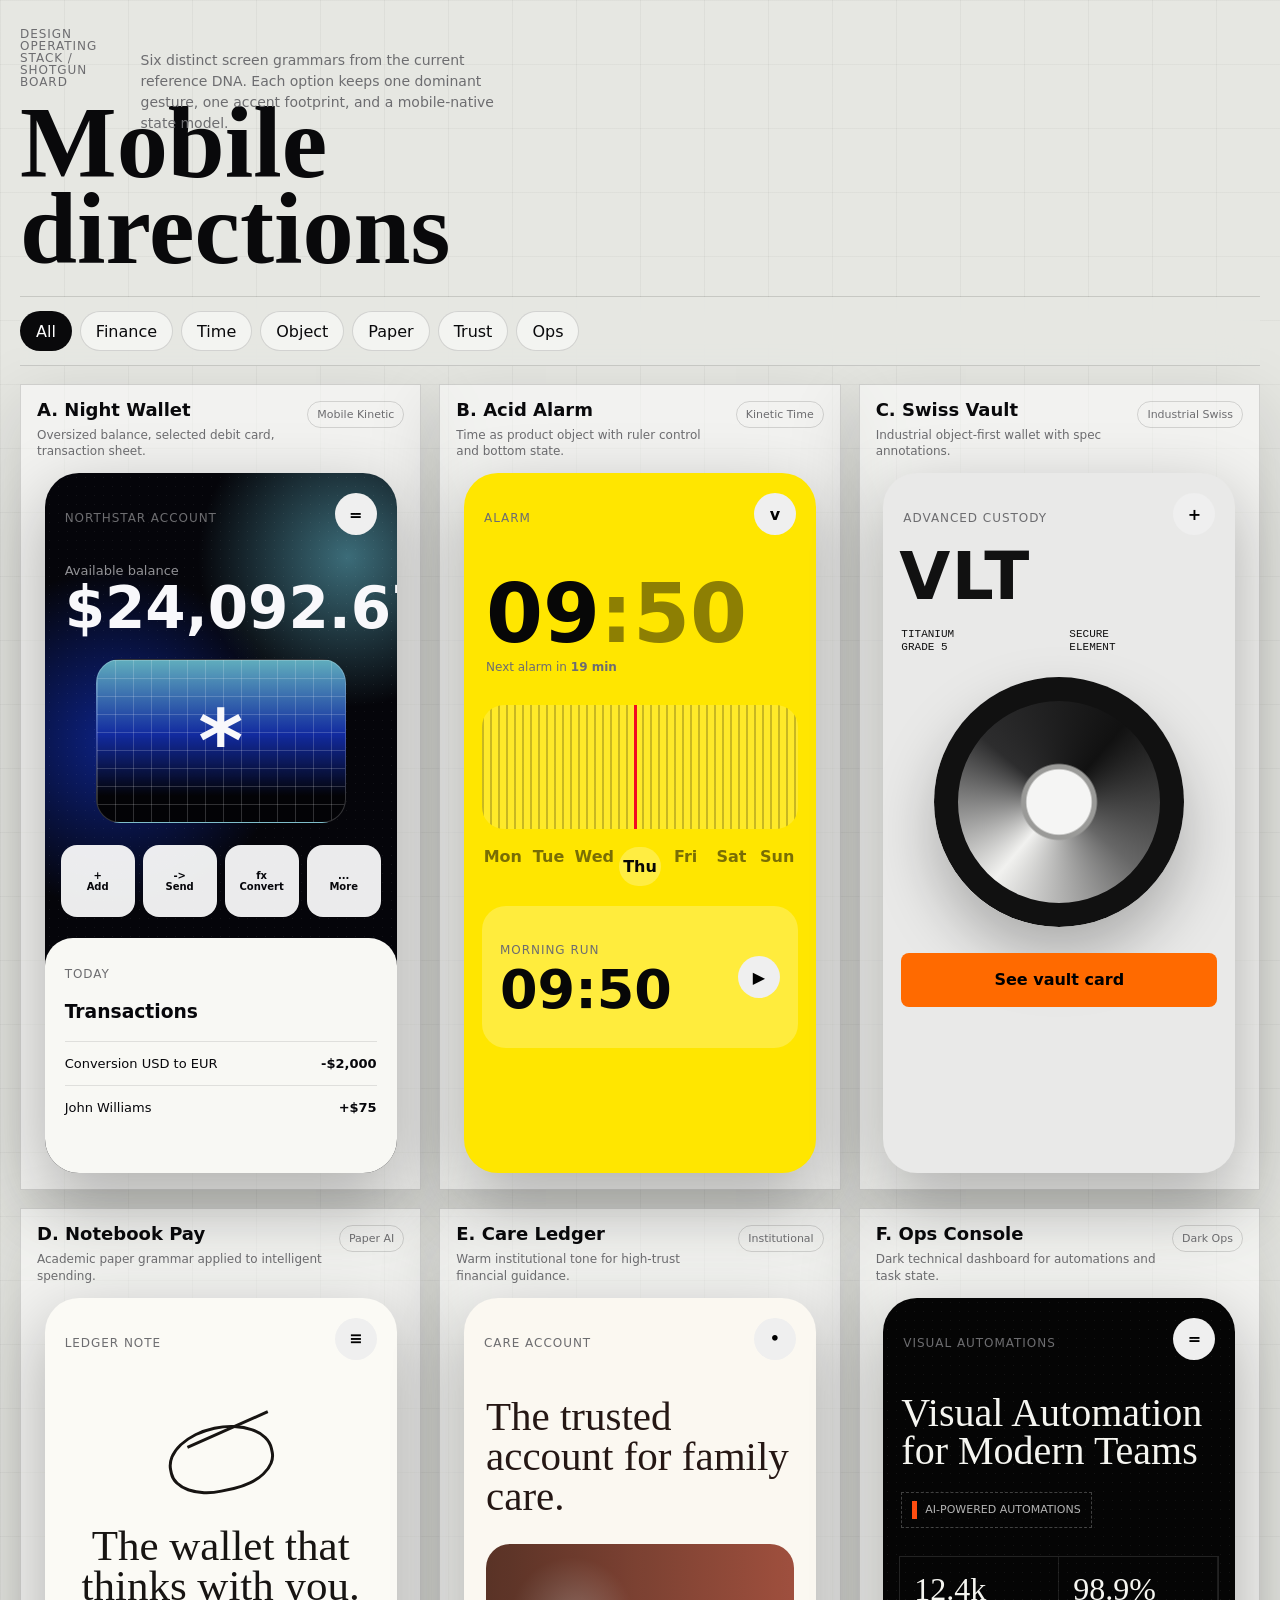
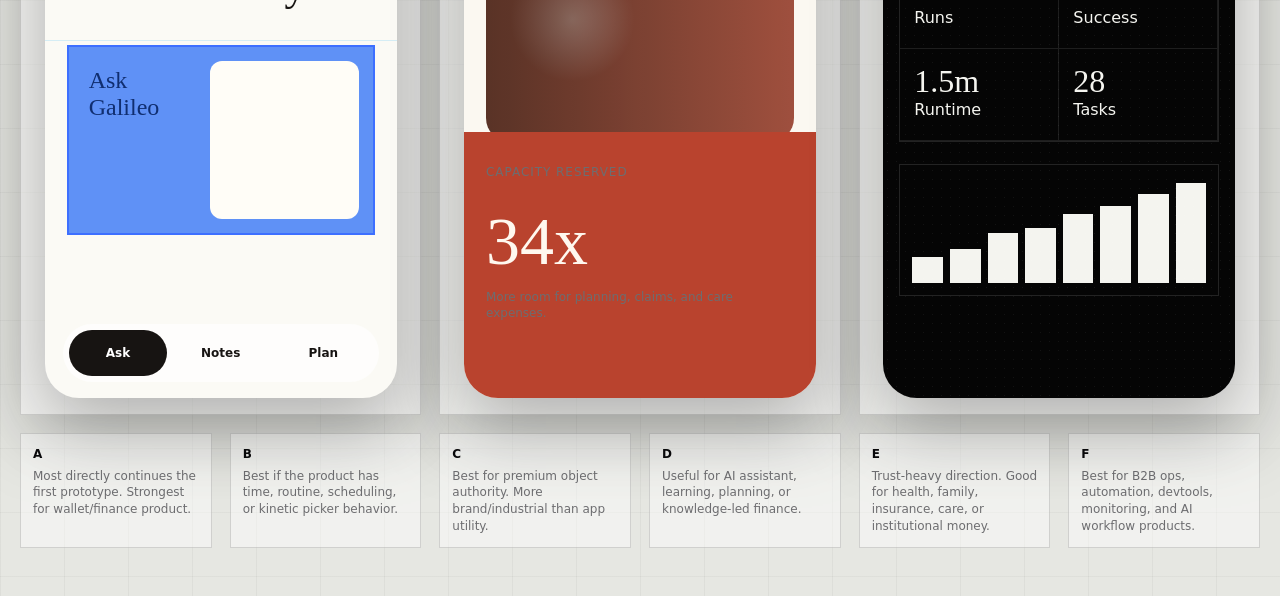
==== design-operating-stack/examples/mobile-shotgun-board/index.html @ 48b3ae4e "feat: add anonymized design operating stack" ====
<!doctype html>
<html lang="en">
  <head>
    <meta charset="utf-8">
    <meta name="viewport" content="width=device-width, initial-scale=1">
    <title>Design Operating Stack - Mobile Shotgun Board</title>
    <style>
      :root {
        --page: #e6e7e2;
        --ink: #09090b;
        --muted: #6d6d70;
        --line: rgba(9, 9, 11, 0.14);
        --panel: rgba(255, 255, 255, 0.64);
        --shadow: 0 24px 70px rgba(20, 20, 24, 0.16);
        --radius: 24px;
        color-scheme: light;
        font-family:
          Inter, ui-sans-serif, system-ui, -apple-system, BlinkMacSystemFont,
          "Segoe UI", sans-serif;
      }

      * {
        box-sizing: border-box;
      }

      html,
      body {
        min-height: 100%;
      }

      body {
        margin: 0;
        background:
          linear-gradient(90deg, rgba(9, 9, 11, 0.04) 1px, transparent 1px),
          linear-gradient(rgba(9, 9, 11, 0.035) 1px, transparent 1px),
          var(--page);
        background-size: 64px 64px;
        color: var(--ink);
        overflow-x: clip;
      }

      button {
        font: inherit;
      }

      .board {
        width: min(1680px, calc(100% - 40px));
        margin: 0 auto;
        padding: 28px 0 48px;
      }

      .mast {
        min-height: 126px;
        display: grid;
        grid-template-columns: minmax(0, 1fr) auto;
        align-items: start;
        gap: 24px;
        border-bottom: 1px solid var(--line);
        padding-bottom: 24px;
      }

      .kicker {
        margin: 0 0 12px;
        color: var(--muted);
        font-size: 12px;
        line-height: 1;
        text-transform: uppercase;
        letter-spacing: 0.08em;
      }

      h1 {
        margin: 0;
        max-width: 12ch;
        font-family: Georgia, "Times New Roman", serif;
        font-size: clamp(48px, 8vw, 112px);
        line-height: 0.84;
        letter-spacing: 0;
      }

      .mast__meta {
        width: min(360px, 100%);
        padding-top: 8px;
        color: var(--muted);
        font-size: 14px;
        line-height: 1.5;
      }

      .controls {
        position: sticky;
        top: 0;
        z-index: 10;
        display: flex;
        gap: 8px;
        align-items: center;
        padding: 14px 0;
        background: color-mix(in oklab, var(--page) 86%, transparent);
        backdrop-filter: blur(18px);
        border-bottom: 1px solid var(--line);
        overflow-x: auto;
      }

      .controls {
        scrollbar-width: none;
      }

      .controls::-webkit-scrollbar {
        display: none;
      }

      .filter {
        min-height: 40px;
        border: 1px solid var(--line);
        border-radius: 999px;
        background: rgba(255, 255, 255, 0.52);
        color: var(--ink);
        padding: 0 15px;
        white-space: nowrap;
        cursor: pointer;
      }

      .filter.is-active {
        background: var(--ink);
        color: white;
      }

      .grid {
        display: grid;
        grid-template-columns: repeat(3, minmax(0, 1fr));
        gap: 18px;
        padding-top: 18px;
      }

      .variant {
        min-width: 0;
        border: 1px solid var(--line);
        background: rgba(255, 255, 255, 0.46);
        box-shadow: var(--shadow);
        padding: 16px;
        display: grid;
        grid-template-rows: auto 1fr;
        gap: 14px;
      }

      .variant__head {
        display: flex;
        justify-content: space-between;
        gap: 16px;
        min-width: 0;
      }

      .variant h2 {
        margin: 0;
        font-size: 18px;
        line-height: 1;
      }

      .variant p {
        margin: 8px 0 0;
        color: var(--muted);
        font-size: 12px;
        line-height: 1.35;
      }

      .tag {
        align-self: start;
        border: 1px solid var(--line);
        border-radius: 999px;
        padding: 6px 9px;
        color: var(--muted);
        font-size: 11px;
        white-space: nowrap;
      }

      .phone {
        width: min(100%, 352px);
        min-height: 700px;
        margin: 0 auto;
        border-radius: 34px;
        overflow: hidden;
        position: relative;
        isolation: isolate;
        box-shadow: 0 24px 70px rgba(0, 0, 0, 0.28);
      }

      .phone button {
        cursor: pointer;
        -webkit-tap-highlight-color: transparent;
      }

      .phone button:focus-visible {
        outline: 3px solid currentColor;
        outline-offset: 3px;
      }

      .phone button:active {
        transform: translateY(1px) scale(0.99);
      }

      .mini-top {
        display: flex;
        justify-content: space-between;
        align-items: center;
        gap: 12px;
        padding: 20px 20px 0;
      }

      .mini-label {
        margin: 0;
        font-size: 10px;
        line-height: 1;
        letter-spacing: 0.08em;
        text-transform: uppercase;
      }

      .round {
        width: 42px;
        height: 42px;
        border: 0;
        border-radius: 999px;
        display: grid;
        place-items: center;
        font-weight: 900;
      }

      .bottom-action {
        position: absolute;
        left: 18px;
        right: 18px;
        bottom: 16px;
        min-height: 58px;
        border-radius: 999px;
        display: grid;
        grid-template-columns: repeat(3, minmax(0, 1fr));
        align-items: center;
        padding: 6px;
        gap: 4px;
      }

      .bottom-action button {
        min-height: 46px;
        border: 0;
        border-radius: 999px;
        background: transparent;
        color: inherit;
        font-size: 12px;
        font-weight: 800;
      }

      .bottom-action .active {
        background: currentColor;
      }

      .bottom-action .active span {
        color: var(--active-ink, white);
      }

      .a-finance {
        color: #f8f8fb;
        background:
          radial-gradient(circle at 86% 12%, rgba(126, 233, 255, 0.45), transparent 150px),
          radial-gradient(circle at 20% 38%, rgba(20, 63, 255, 0.5), transparent 170px),
          #05050a;
      }

      .a-finance::before,
      .f-ops::before {
        content: "";
        position: absolute;
        inset: 0;
        background-image: radial-gradient(rgba(255, 255, 255, 0.24) 0.8px, transparent 0.8px);
        background-size: 9px 9px;
        opacity: 0.24;
        pointer-events: none;
      }

      .balance {
        padding: 28px 20px 0;
      }

      .balance small {
        display: block;
        color: rgba(248, 248, 251, 0.58);
        font-size: 13px;
      }

      .balance strong {
        display: block;
        margin-top: 4px;
        font-size: 58px;
        line-height: 0.9;
        letter-spacing: 0;
        font-variant-numeric: tabular-nums;
      }

      .glass-card {
        position: relative;
        width: 250px;
        height: 164px;
        margin: 24px auto 0;
        border: 1px solid rgba(255, 255, 255, 0.2);
        border-radius: 24px;
        background:
          linear-gradient(180deg, rgba(126, 233, 255, 0.72), rgba(18, 52, 214, 0.72) 46%, #030306 84%),
          #111;
        overflow: hidden;
      }

      .glass-card::before {
        content: "";
        position: absolute;
        inset: 0;
        background-image:
          linear-gradient(rgba(255, 255, 255, 0.18) 1px, transparent 1px),
          linear-gradient(90deg, rgba(255, 255, 255, 0.18) 1px, transparent 1px);
        background-size: 18px 18px;
      }

      .glass-card b {
        position: absolute;
        inset: 0;
        display: grid;
        place-items: center;
        font-size: 86px;
      }

      .quick {
        display: grid;
        grid-template-columns: repeat(4, minmax(0, 1fr));
        gap: 8px;
        padding: 22px 16px 0;
      }

      .quick button {
        min-height: 72px;
        border: 0;
        border-radius: 16px;
        background: rgba(255, 255, 255, 0.92);
        color: #07070b;
        font-size: 10px;
        font-weight: 850;
      }

      .sheet {
        position: absolute;
        left: 0;
        right: 0;
        bottom: 0;
        height: 235px;
        border-radius: 28px 28px 0 0;
        background: #f8f8f4;
        color: #07070b;
        padding: 20px;
      }

      .tx {
        display: flex;
        justify-content: space-between;
        gap: 12px;
        border-top: 1px solid rgba(7, 7, 11, 0.1);
        padding-top: 14px;
        margin-top: 14px;
        font-size: 13px;
      }

      .b-alarm {
        background: #ffe600;
        color: #070707;
      }

      .time {
        padding: 42px 22px 0;
      }

      .time strong {
        display: block;
        font-size: 82px;
        line-height: 0.9;
        letter-spacing: 0;
        font-weight: 720;
      }

      .time span {
        color: rgba(7, 7, 7, 0.46);
      }

      .ruler {
        height: 124px;
        margin: 30px 18px 0;
        border-radius: 22px;
        background:
          linear-gradient(90deg, transparent 0 48%, #f20c22 48% 49%, transparent 49%),
          repeating-linear-gradient(90deg, rgba(7, 7, 7, 0.22) 0 2px, transparent 2px 8px),
          rgba(255, 255, 255, 0.16);
      }

      .day-strip {
        display: grid;
        grid-template-columns: repeat(7, minmax(0, 1fr));
        gap: 4px;
        padding: 18px 18px 0;
        color: rgba(7, 7, 7, 0.54);
        font-weight: 700;
        text-align: center;
      }

      .day-strip b {
        color: #070707;
        background: rgba(255, 255, 255, 0.26);
        border-radius: 999px;
        padding: 10px 0;
      }

      .alarm-card {
        margin: 20px 18px 0;
        min-height: 142px;
        border-radius: 24px;
        background: rgba(255, 255, 255, 0.24);
        display: grid;
        grid-template-columns: 1fr auto;
        align-items: center;
        padding: 18px;
      }

      .alarm-card strong {
        font-size: 54px;
        font-variant-numeric: tabular-nums;
      }

      .c-swiss {
        background: #e9e9e8;
        color: #111;
      }

      .swiss-mark {
        padding: 18px 16px 0;
        font-size: 66px;
        line-height: 0.74;
        font-weight: 900;
        letter-spacing: 0.02em;
      }

      .spec-row {
        display: grid;
        grid-template-columns: 1fr 1fr;
        gap: 20px;
        padding: 26px 18px 0;
        font-family: "Courier New", monospace;
        font-size: 11px;
        line-height: 1.2;
        text-transform: uppercase;
      }

      .object-disc {
        width: 250px;
        height: 250px;
        margin: 22px auto 0;
        border-radius: 50%;
        background:
          radial-gradient(circle at 50% 50%, #f5f5f4 0 18%, #9a9a98 19% 21%, transparent 22%),
          conic-gradient(from 40deg, #111, #676767, #f1f1ef, #2d2d2e, #111);
        box-shadow: inset 0 0 0 24px #111, 0 30px 60px rgba(0, 0, 0, 0.26);
      }

      .swiss-cta {
        margin: 26px 18px 0;
        min-height: 54px;
        border: 0;
        border-radius: 8px;
        background: #ff6a00;
        width: calc(100% - 36px);
        font-weight: 850;
      }

      .d-paper {
        background:
          linear-gradient(#d5edf5 1px, transparent 1px) 0 342px / 100% 22px no-repeat,
          #fbfaf5;
        color: #171412;
      }

      .paper-hero {
        padding: 36px 24px 0;
        text-align: center;
      }

      .paper-hero h3 {
        margin: 18px 0 0;
        font-family: Georgia, "Times New Roman", serif;
        font-size: 43px;
        line-height: 0.94;
        font-weight: 500;
      }

      .doodle {
        width: 142px;
        height: 112px;
        margin: 0 auto;
        position: relative;
      }

      .doodle::before,
      .doodle::after {
        content: "";
        position: absolute;
        border: 3px solid #171412;
      }

      .doodle::before {
        inset: 30px 18px 16px;
        border-radius: 50% 50% 44% 44%;
        transform: rotate(-12deg);
      }

      .doodle::after {
        width: 88px;
        height: 2px;
        left: 34px;
        top: 32px;
        border-width: 3px 0 0;
        transform: rotate(-24deg);
      }

      .note-panel {
        margin: 38px 22px 0;
        min-height: 190px;
        background: #5f91f6;
        color: #102e70;
        border: 2px solid #3d6fff;
        display: grid;
        grid-template-columns: 0.72fr 1fr;
      }

      .note-panel div:first-child {
        padding: 20px;
        font-family: Georgia, "Times New Roman", serif;
        font-size: 24px;
      }

      .note-panel div:last-child {
        margin: 14px;
        border-radius: 12px;
        background: #fffdf7;
      }

      .e-care {
        background: #fbf8f1;
        color: #251714;
      }

      .care-head {
        padding: 36px 22px 0;
      }

      .care-head h3 {
        margin: 0;
        font-family: Georgia, "Times New Roman", serif;
        font-size: 41px;
        line-height: 0.98;
        font-weight: 500;
      }

      .care-media {
        margin: 28px 22px 0;
        min-height: 198px;
        border-radius: 24px;
        background:
          linear-gradient(90deg, rgba(69, 39, 26, 0.72), rgba(187, 78, 55, 0.38)),
          radial-gradient(circle at 28% 38%, rgba(255, 255, 255, 0.65), transparent 62px),
          #9c4d3b;
        filter: saturate(0.88);
      }

      .stat-flood {
        position: absolute;
        left: 0;
        right: 0;
        bottom: 0;
        height: 266px;
        background: #b9432e;
        color: #fff8ef;
        padding: 24px 22px;
      }

      .stat-flood strong {
        display: block;
        margin-top: 22px;
        font-family: Georgia, "Times New Roman", serif;
        font-size: 68px;
        font-weight: 400;
      }

      .f-ops {
        background: #050505;
        color: #f5f5f0;
      }

      .ops-title {
        padding: 34px 18px 0;
        font-family: Georgia, "Times New Roman", serif;
        font-size: 40px;
        line-height: 0.95;
      }

      .ops-chip {
        display: inline-flex;
        gap: 8px;
        align-items: center;
        margin: 22px 18px 0;
        border: 1px dashed rgba(255, 255, 255, 0.24);
        padding: 8px 10px;
        color: rgba(255, 255, 255, 0.7);
        font-size: 11px;
        text-transform: uppercase;
      }

      .ops-chip::before {
        content: "";
        width: 5px;
        height: 18px;
        background: #ff4d10;
      }

      .ops-grid {
        margin: 28px 16px 0;
        border: 1px solid rgba(255, 255, 255, 0.12);
        display: grid;
        grid-template-columns: 1fr 1fr;
      }

      .ops-grid div {
        min-height: 92px;
        border-right: 1px solid rgba(255, 255, 255, 0.1);
        border-bottom: 1px solid rgba(255, 255, 255, 0.1);
        padding: 14px;
      }

      .ops-grid strong {
        display: block;
        font-family: Georgia, "Times New Roman", serif;
        font-size: 32px;
        font-weight: 400;
      }

      .bars {
        margin: 22px 16px 0;
        height: 132px;
        display: flex;
        align-items: end;
        gap: 7px;
        padding: 12px;
        border: 1px solid rgba(255, 255, 255, 0.12);
      }

      .bars span {
        flex: 1;
        background: #f4f4ef;
        min-height: 18px;
      }

      .bars span:nth-child(1) { height: 24%; }
      .bars span:nth-child(2) { height: 32%; }
      .bars span:nth-child(3) { height: 47%; }
      .bars span:nth-child(4) { height: 52%; }
      .bars span:nth-child(5) { height: 65%; }
      .bars span:nth-child(6) { height: 72%; }
      .bars span:nth-child(7) { height: 84%; }
      .bars span:nth-child(8) { height: 94%; }

      .notes {
        display: grid;
        grid-template-columns: repeat(6, minmax(0, 1fr));
        gap: 18px;
        padding-top: 18px;
      }

      .note {
        border: 1px solid var(--line);
        background: rgba(255, 255, 255, 0.42);
        padding: 12px;
        font-size: 12px;
        line-height: 1.4;
        color: var(--muted);
      }

      .note b {
        display: block;
        color: var(--ink);
        margin-bottom: 5px;
      }

      @media (max-width: 1180px) {
        .grid {
          grid-template-columns: repeat(2, minmax(0, 1fr));
        }

        .notes {
          grid-template-columns: repeat(3, minmax(0, 1fr));
        }
      }

      @media (max-width: 760px) {
        .board {
          width: min(100% - 24px, 460px);
          padding-top: 18px;
        }

        .mast {
          grid-template-columns: 1fr;
        }

        .mast__meta {
          width: 100%;
          overflow-wrap: anywhere;
        }

        .grid {
          grid-template-columns: 1fr;
        }

        .notes {
          grid-template-columns: 1fr;
        }

        .variant {
          padding: 12px;
        }

        .phone {
          width: 100%;
          max-width: 320px;
          min-height: 640px;
        }

        .balance strong {
          font-size: 50px;
        }

        .time strong {
          font-size: 72px;
        }

        .glass-card {
          width: 230px;
          height: 150px;
        }

        .object-disc {
          width: 220px;
          height: 220px;
        }
      }
    </style>
  </head>
  <body>
    <main class="board">
      <header class="mast">
        <div>
          <p class="kicker">Design Operating Stack / Shotgun Board</p>
          <h1>Mobile directions</h1>
        </div>
        <p class="mast__meta">
          Six distinct screen grammars from the current reference DNA. Each option
          keeps one dominant gesture, one accent footprint, and a mobile-native
          state model.
        </p>
      </header>

      <nav class="controls" aria-label="Variant filters">
        <button class="filter is-active" data-filter="all">All</button>
        <button class="filter" data-filter="finance">Finance</button>
        <button class="filter" data-filter="time">Time</button>
        <button class="filter" data-filter="object">Object</button>
        <button class="filter" data-filter="paper">Paper</button>
        <button class="filter" data-filter="trust">Trust</button>
        <button class="filter" data-filter="ops">Ops</button>
      </nav>

      <section class="grid" aria-label="Design variants">
        <article class="variant" data-kind="finance">
          <div class="variant__head">
            <div>
              <h2>A. Night Wallet</h2>
              <p>Oversized balance, selected debit card, transaction sheet.</p>
            </div>
            <span class="tag">Mobile Kinetic</span>
          </div>
          <div class="phone a-finance">
            <div class="mini-top">
              <p class="mini-label">Northstar account</p>
              <button class="round" aria-label="Open menu">=</button>
            </div>
            <div class="balance">
              <small>Available balance</small>
              <strong>$24,092<span>.67</span></strong>
            </div>
            <div class="glass-card"><b>*</b></div>
            <div class="quick">
              <button>+<br>Add</button>
              <button>-><br>Send</button>
              <button>fx<br>Convert</button>
              <button>...<br>More</button>
            </div>
            <div class="sheet">
              <p class="mini-label">Today</p>
              <h3>Transactions</h3>
              <div class="tx"><span>Conversion USD to EUR</span><strong>-$2,000</strong></div>
              <div class="tx"><span>John Williams</span><strong>+$75</strong></div>
            </div>
          </div>
        </article>

        <article class="variant" data-kind="time">
          <div class="variant__head">
            <div>
              <h2>B. Acid Alarm</h2>
              <p>Time as product object with ruler control and bottom state.</p>
            </div>
            <span class="tag">Kinetic Time</span>
          </div>
          <div class="phone b-alarm">
            <div class="mini-top">
              <p class="mini-label">Alarm</p>
              <button class="round" aria-label="Collapse alarm">v</button>
            </div>
            <div class="time">
              <strong>09<span>:50</span></strong>
              <p>Next alarm in <b>19 min</b></p>
            </div>
            <div class="ruler" aria-hidden="true"></div>
            <div class="day-strip"><span>Mon</span><span>Tue</span><span>Wed</span><b>Thu</b><span>Fri</span><span>Sat</span><span>Sun</span></div>
            <div class="alarm-card">
              <div>
                <p class="mini-label">Morning Run</p>
                <strong>09:50</strong>
              </div>
              <button class="round" aria-label="Play alarm">▶</button>
            </div>
          </div>
        </article>

        <article class="variant" data-kind="object">
          <div class="variant__head">
            <div>
              <h2>C. Swiss Vault</h2>
              <p>Industrial object-first wallet with spec annotations.</p>
            </div>
            <span class="tag">Industrial Swiss</span>
          </div>
          <div class="phone c-swiss">
            <div class="mini-top">
              <p class="mini-label">Advanced custody</p>
              <button class="round" aria-label="Open menu">+</button>
            </div>
            <div class="swiss-mark">VLT</div>
            <div class="spec-row">
              <span>Titanium<br>grade 5</span>
              <span>Secure<br>element</span>
            </div>
            <div class="object-disc" aria-hidden="true"></div>
            <button class="swiss-cta">See vault card</button>
          </div>
        </article>

        <article class="variant" data-kind="paper">
          <div class="variant__head">
            <div>
              <h2>D. Notebook Pay</h2>
              <p>Academic paper grammar applied to intelligent spending.</p>
            </div>
            <span class="tag">Paper AI</span>
          </div>
          <div class="phone d-paper">
            <div class="mini-top">
              <p class="mini-label">Ledger note</p>
              <button class="round" aria-label="Open menu">≡</button>
            </div>
            <div class="paper-hero">
              <div class="doodle" aria-hidden="true"></div>
              <h3>The wallet that thinks with you.</h3>
            </div>
            <div class="note-panel">
              <div>Ask<br>Galileo</div>
              <div></div>
            </div>
            <div class="bottom-action" style="background: rgba(255,255,255,.72); --active-ink:#fff;">
              <button class="active"><span>Ask</span></button>
              <button>Notes</button>
              <button>Plan</button>
            </div>
          </div>
        </article>

        <article class="variant" data-kind="trust">
          <div class="variant__head">
            <div>
              <h2>E. Care Ledger</h2>
              <p>Warm institutional tone for high-trust financial guidance.</p>
            </div>
            <span class="tag">Institutional</span>
          </div>
          <div class="phone e-care">
            <div class="mini-top">
              <p class="mini-label">Care account</p>
              <button class="round" aria-label="Open menu">•</button>
            </div>
            <div class="care-head">
              <h3>The trusted account for family care.</h3>
            </div>
            <div class="care-media" aria-hidden="true"></div>
            <div class="stat-flood">
              <p class="mini-label">Capacity reserved</p>
              <strong>34x</strong>
              <p>More room for planning, claims, and care expenses.</p>
            </div>
          </div>
        </article>

        <article class="variant" data-kind="ops">
          <div class="variant__head">
            <div>
              <h2>F. Ops Console</h2>
              <p>Dark technical dashboard for automations and task state.</p>
            </div>
            <span class="tag">Dark Ops</span>
          </div>
          <div class="phone f-ops">
            <div class="mini-top">
              <p class="mini-label">Visual automations</p>
              <button class="round" aria-label="Open menu">=</button>
            </div>
            <div class="ops-title">Visual Automation for Modern Teams</div>
            <div class="ops-chip">AI-powered automations</div>
            <div class="ops-grid">
              <div><strong>12.4k</strong><span>Runs</span></div>
              <div><strong>98.9%</strong><span>Success</span></div>
              <div><strong>1.5m</strong><span>Runtime</span></div>
              <div><strong>28</strong><span>Tasks</span></div>
            </div>
            <div class="bars" aria-hidden="true"><span></span><span></span><span></span><span></span><span></span><span></span><span></span><span></span></div>
          </div>
        </article>
      </section>

      <section class="notes" aria-label="Selection notes">
        <div class="note"><b>A</b>Most directly continues the first prototype. Strongest for wallet/finance product.</div>
        <div class="note"><b>B</b>Best if the product has time, routine, scheduling, or kinetic picker behavior.</div>
        <div class="note"><b>C</b>Best for premium object authority. More brand/industrial than app utility.</div>
        <div class="note"><b>D</b>Useful for AI assistant, learning, planning, or knowledge-led finance.</div>
        <div class="note"><b>E</b>Trust-heavy direction. Good for health, family, insurance, care, or institutional money.</div>
        <div class="note"><b>F</b>Best for B2B ops, automation, devtools, monitoring, and AI workflow products.</div>
      </section>
    </main>

    <script>
      const filters = [...document.querySelectorAll(".filter")];
      const variants = [...document.querySelectorAll(".variant")];

      filters.forEach((filter) => {
        filter.addEventListener("click", () => {
          const kind = filter.dataset.filter;
          filters.forEach((item) => item.classList.toggle("is-active", item === filter));
          variants.forEach((variant) => {
            const show = kind === "all" || variant.dataset.kind === kind;
            variant.hidden = !show;
          });
        });
      });
    </script>
  </body>
</html>
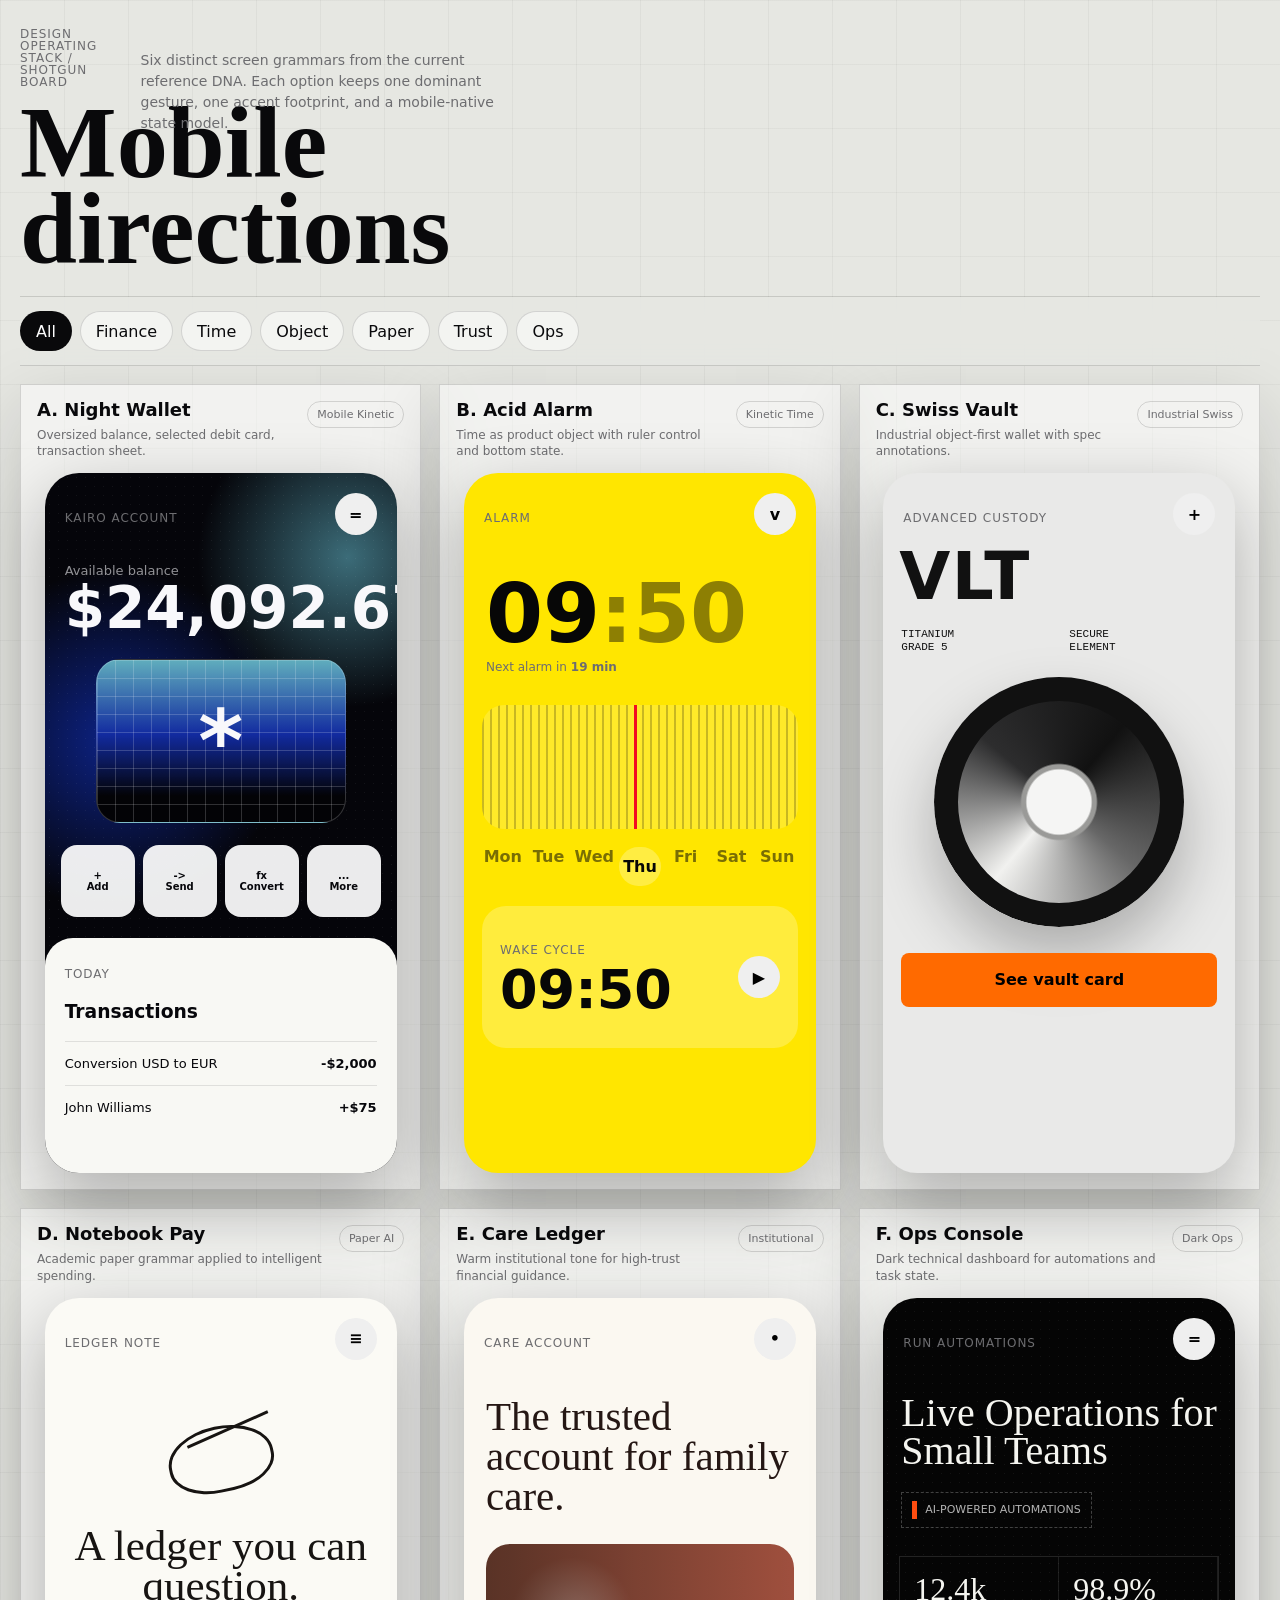
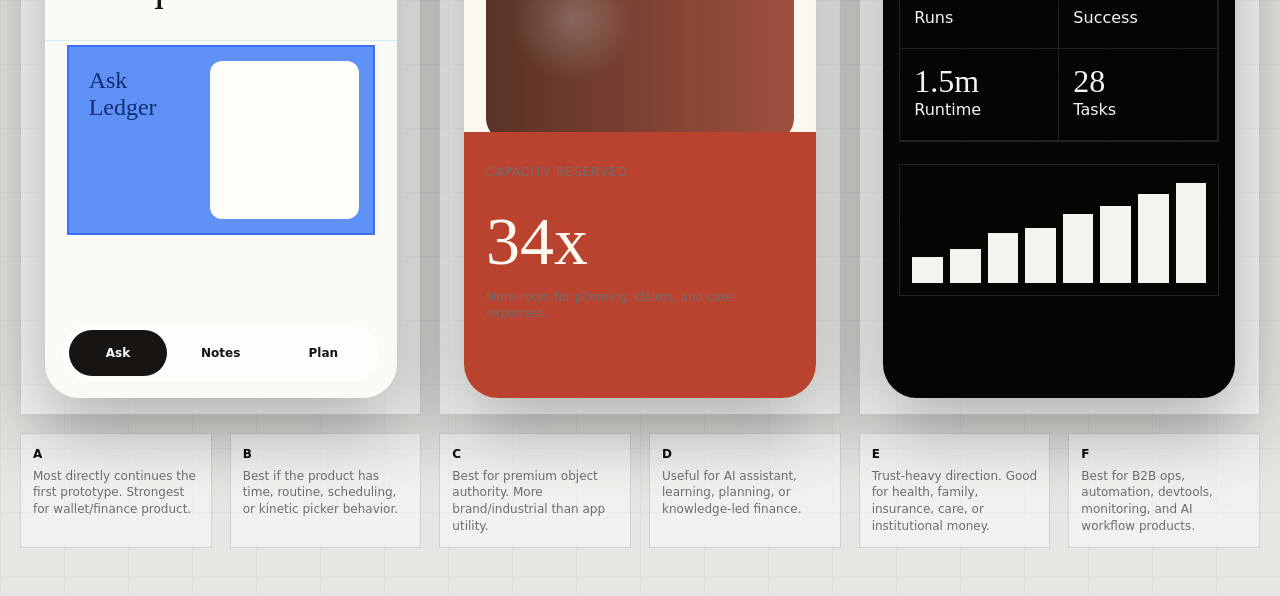
==== commit 335452d3: "feat: add taste scoring and v2 mobile mutations" ====
--- a/design-operating-stack/examples/mobile-shotgun-board/index.html
+++ b/design-operating-stack/examples/mobile-shotgun-board/index.html
@@ -786,7 +786,7 @@
           </div>
           <div class="phone a-finance">
             <div class="mini-top">
-              <p class="mini-label">Northstar account</p>
+              <p class="mini-label">Kairo account</p>
               <button class="round" aria-label="Open menu">=</button>
             </div>
             <div class="balance">
@@ -830,7 +830,7 @@
             <div class="day-strip"><span>Mon</span><span>Tue</span><span>Wed</span><b>Thu</b><span>Fri</span><span>Sat</span><span>Sun</span></div>
             <div class="alarm-card">
               <div>
-                <p class="mini-label">Morning Run</p>
+                <p class="mini-label">Wake cycle</p>
                 <strong>09:50</strong>
               </div>
               <button class="round" aria-label="Play alarm">▶</button>
@@ -876,10 +876,10 @@
             </div>
             <div class="paper-hero">
               <div class="doodle" aria-hidden="true"></div>
-              <h3>The wallet that thinks with you.</h3>
+              <h3>A ledger you can question.</h3>
             </div>
             <div class="note-panel">
-              <div>Ask<br>Galileo</div>
+              <div>Ask<br>Ledger</div>
               <div></div>
             </div>
             <div class="bottom-action" style="background: rgba(255,255,255,.72); --active-ink:#fff;">
@@ -925,10 +925,10 @@
           </div>
           <div class="phone f-ops">
             <div class="mini-top">
-              <p class="mini-label">Visual automations</p>
+              <p class="mini-label">Run automations</p>
               <button class="round" aria-label="Open menu">=</button>
             </div>
-            <div class="ops-title">Visual Automation for Modern Teams</div>
+            <div class="ops-title">Live Operations for Small Teams</div>
             <div class="ops-chip">AI-powered automations</div>
             <div class="ops-grid">
               <div><strong>12.4k</strong><span>Runs</span></div>
